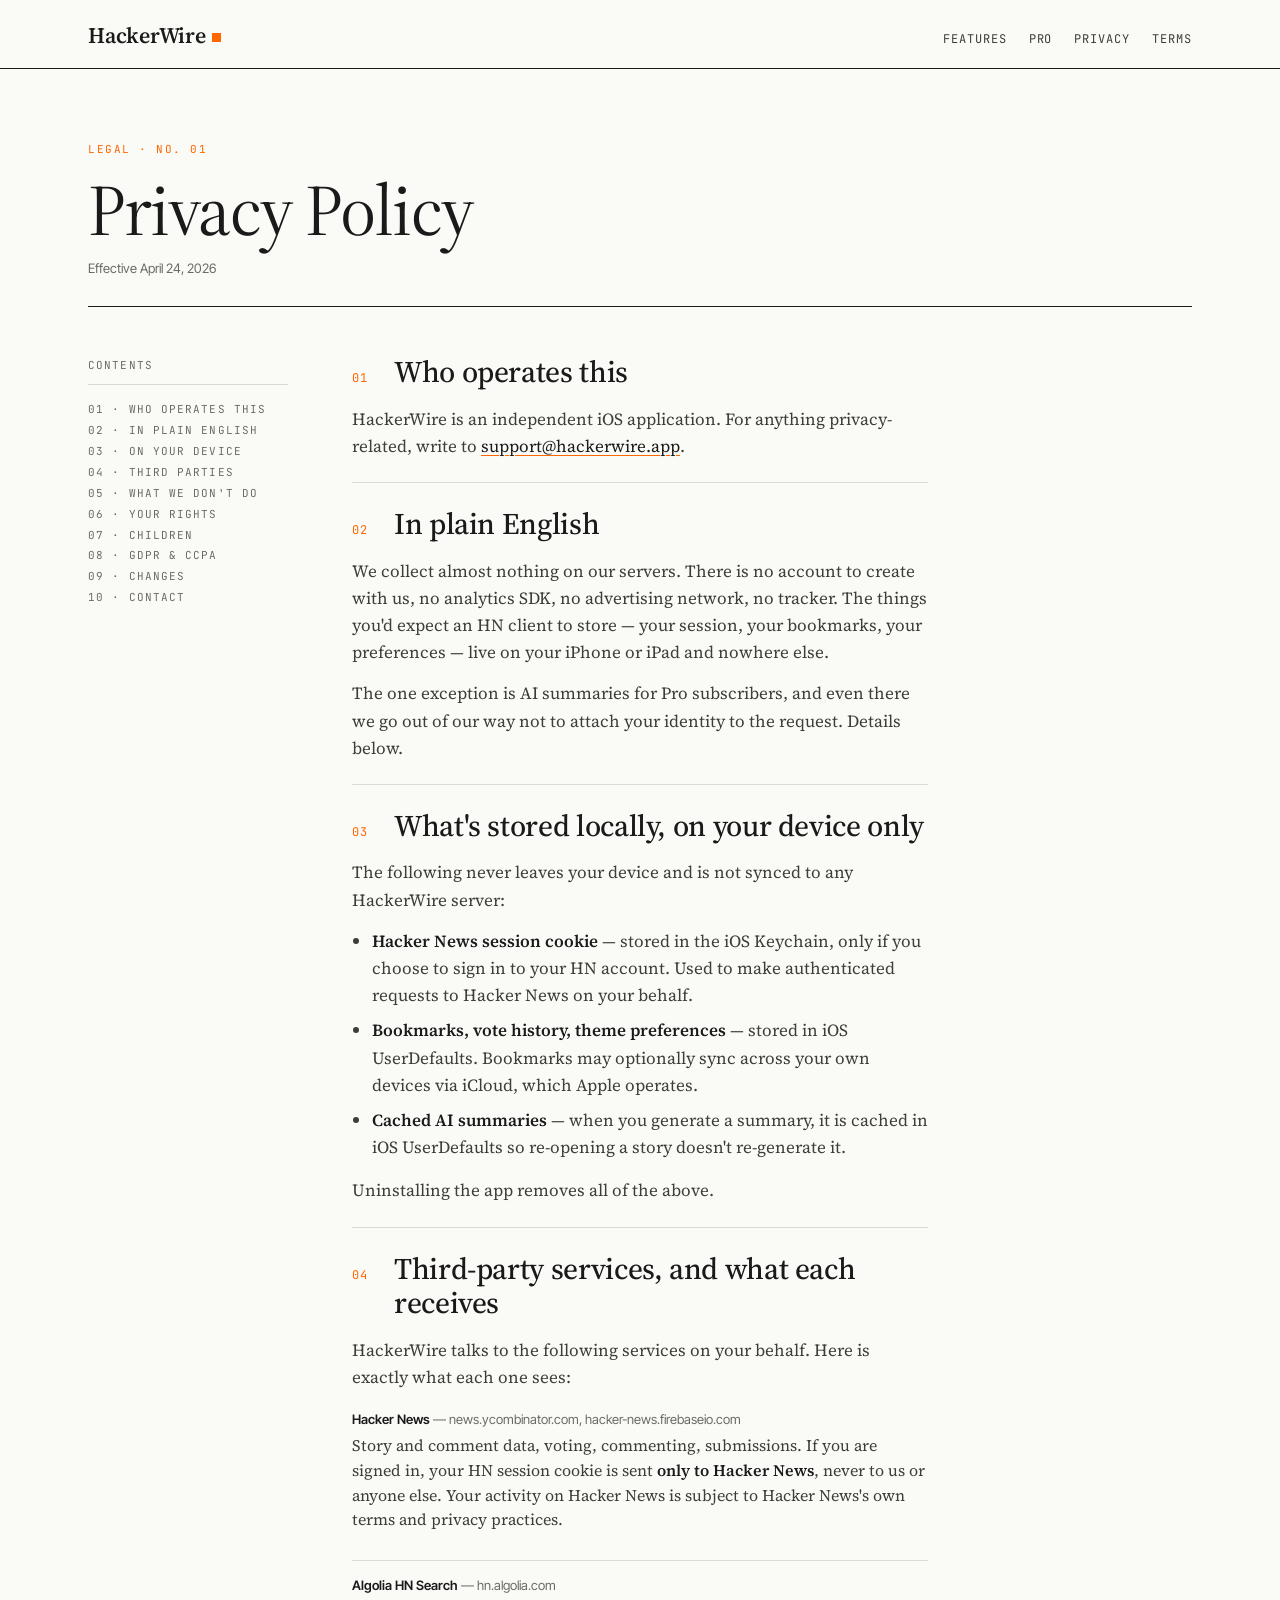
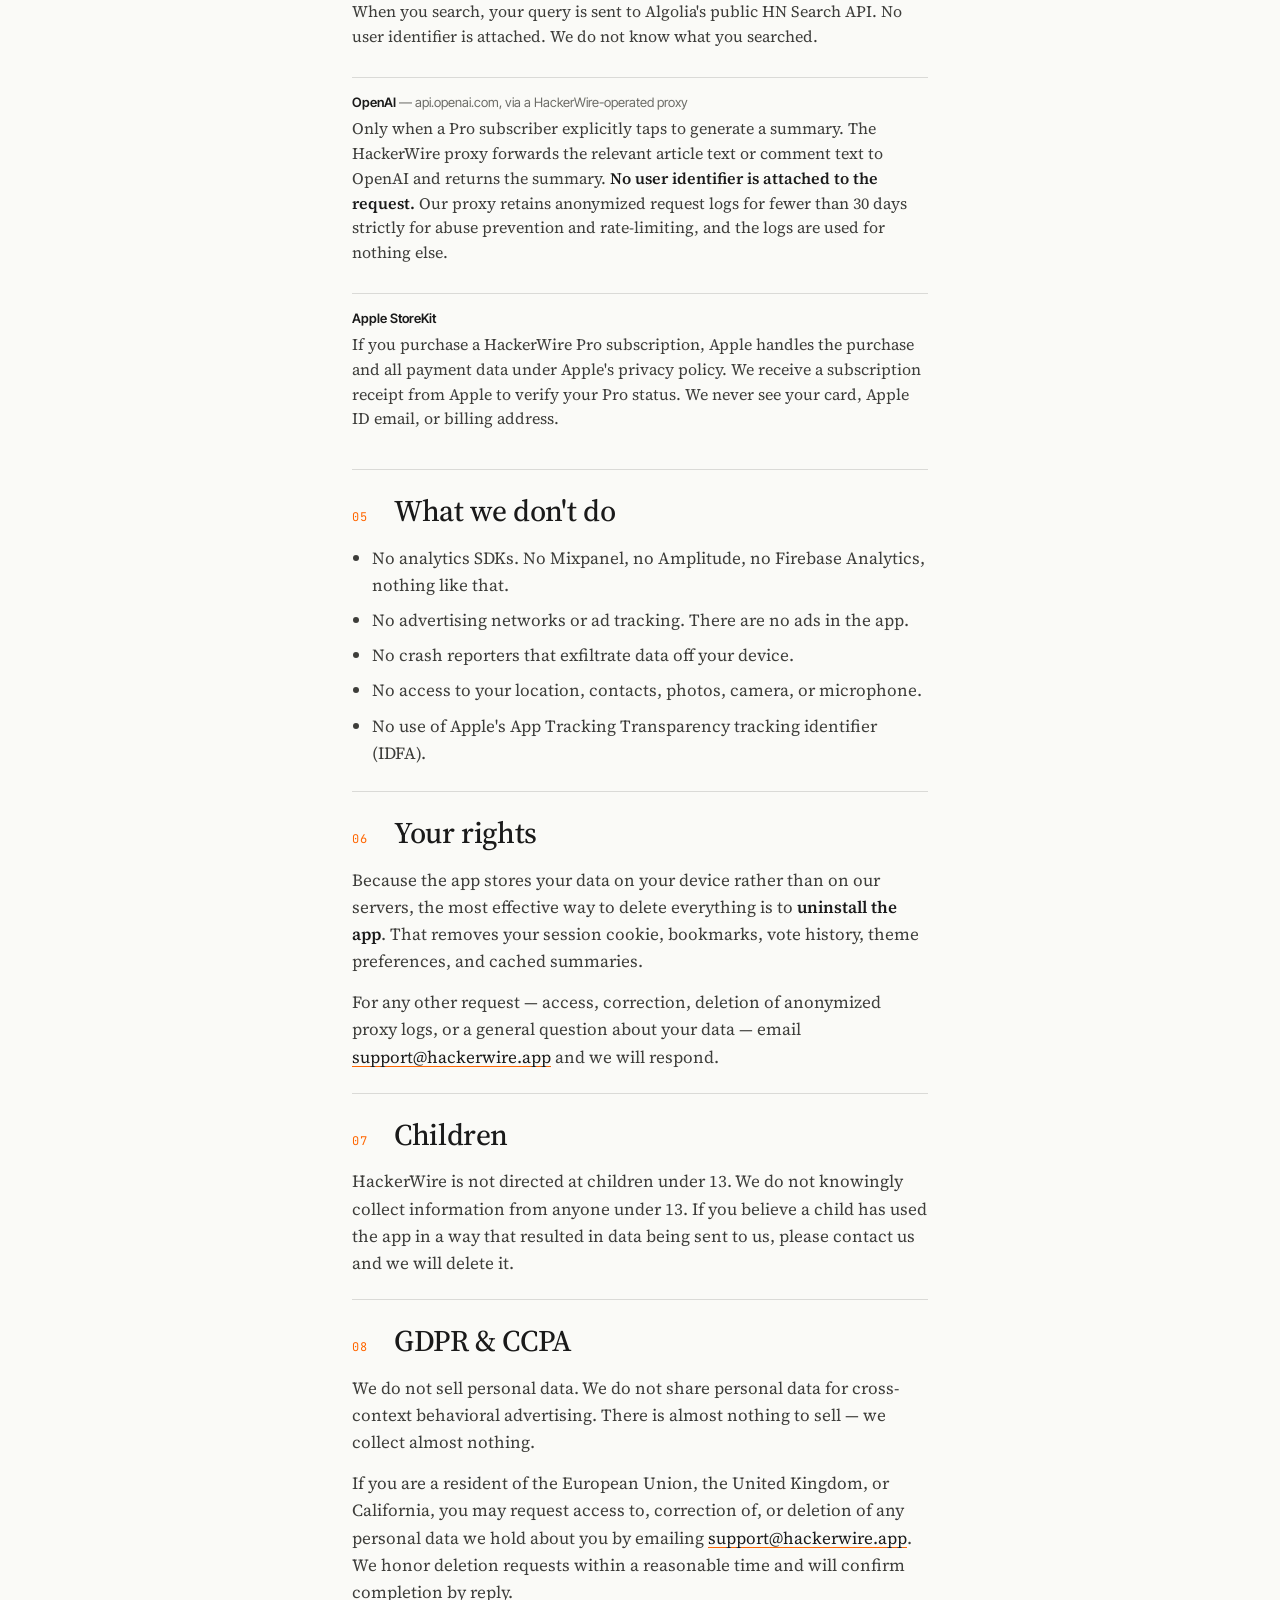
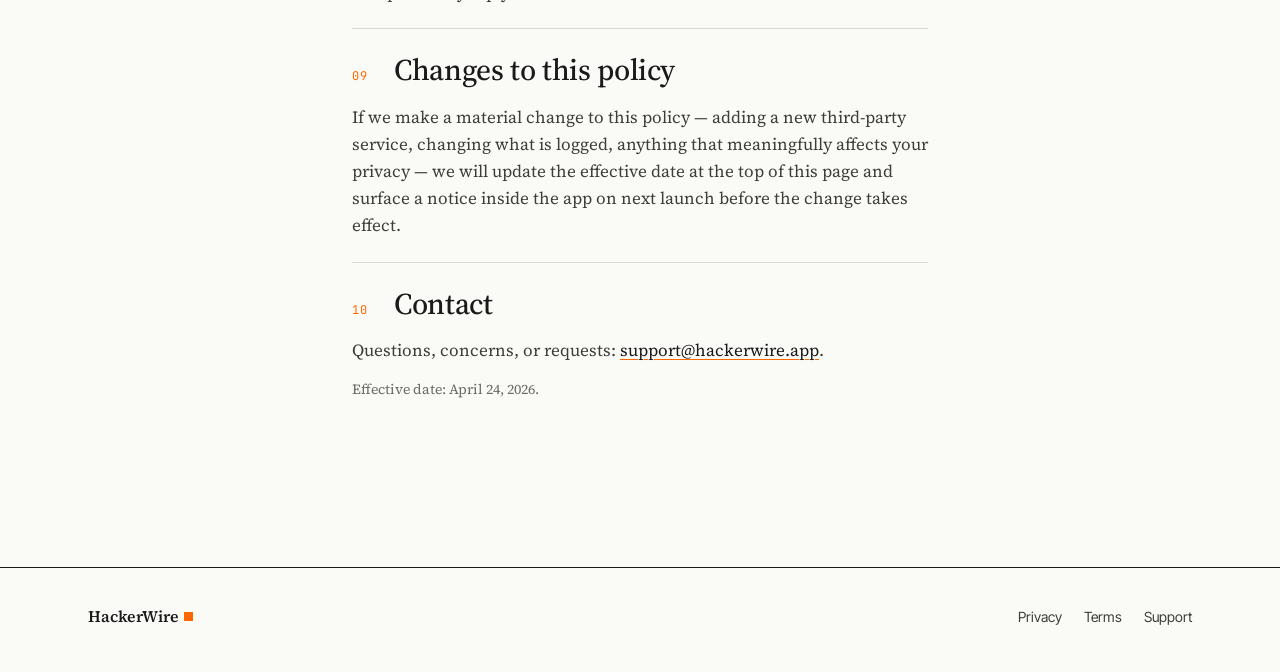
==== privacy/index.html @ 8534d475 "Initial deploy of HackerWire marketing site" ====
<!doctype html>
<html lang="en">
<head>
<meta charset="utf-8">
<meta name="viewport" content="width=device-width,initial-scale=1">
<title>Privacy Policy — HackerWire</title>
<meta name="description" content="HackerWire privacy policy. We collect almost nothing on our servers. Everything you'd expect to be local, is local.">
<meta name="theme-color" content="#fafaf7" media="(prefers-color-scheme: light)">
<meta name="theme-color" content="#0e0e0e" media="(prefers-color-scheme: dark)">
<link rel="icon" type="image/svg+xml" href="../favicon.svg">
<link rel="preconnect" href="https://fonts.googleapis.com">
<link rel="preconnect" href="https://fonts.gstatic.com" crossorigin>
<link href="https://fonts.googleapis.com/css2?family=Source+Serif+4:ital,opsz,wght@0,8..60,300..700;1,8..60,300..700&family=Inter+Tight:wght@400;500;600&family=JetBrains+Mono:wght@400;500&display=swap" rel="stylesheet">
<link rel="stylesheet" href="../styles.css">
</head>
<body>

<header class="masthead">
  <div class="container">
    <a class="wordmark" href="../">HackerWire<span class="dot" aria-hidden="true"></span></a>
    <nav class="mast-nav" aria-label="Primary">
      <a href="../#features" class="hide-sm">Features</a>
      <a href="../#pro">Pro</a>
      <a href="../privacy/" aria-current="page">Privacy</a>
      <a href="../terms/" class="hide-sm">Terms</a>
    </nav>
  </div>
</header>

<main class="legal">
  <div class="container">

    <header class="legal-header">
      <p class="kicker">Legal · No. 01</p>
      <h1>Privacy Policy</h1>
      <p class="effective">Effective April 24, 2026</p>
    </header>

    <div class="legal-body">
      <aside class="toc" aria-label="Contents">
        <span class="toc-label">Contents</span>
        <a href="#who">01 · Who operates this</a>
        <a href="#summary">02 · In plain English</a>
        <a href="#local">03 · On your device</a>
        <a href="#third">04 · Third parties</a>
        <a href="#no">05 · What we don't do</a>
        <a href="#rights">06 · Your rights</a>
        <a href="#coppa">07 · Children</a>
        <a href="#gdpr">08 · GDPR &amp; CCPA</a>
        <a href="#changes">09 · Changes</a>
        <a href="#contact">10 · Contact</a>
      </aside>

      <article>

        <section id="who">
          <h2><span class="n">01</span>Who operates this</h2>
          <p>HackerWire is an independent iOS application. For anything privacy-related, write to <a href="mailto:support@hackerwire.app">support@hackerwire.app</a>.</p>
        </section>

        <section id="summary">
          <h2><span class="n">02</span>In plain English</h2>
          <p>We collect almost nothing on our servers. There is no account to create with us, no analytics SDK, no advertising network, no tracker. The things you'd expect an HN client to store — your session, your bookmarks, your preferences — live on your iPhone or iPad and nowhere else.</p>
          <p>The one exception is AI summaries for Pro subscribers, and even there we go out of our way not to attach your identity to the request. Details below.</p>
        </section>

        <section id="local">
          <h2><span class="n">03</span>What's stored locally, on your device only</h2>
          <p>The following never leaves your device and is not synced to any HackerWire server:</p>
          <ul>
            <li><strong>Hacker News session cookie</strong> — stored in the iOS Keychain, only if you choose to sign in to your HN account. Used to make authenticated requests to Hacker News on your behalf.</li>
            <li><strong>Bookmarks, vote history, theme preferences</strong> — stored in iOS UserDefaults. Bookmarks may optionally sync across your own devices via iCloud, which Apple operates.</li>
            <li><strong>Cached AI summaries</strong> — when you generate a summary, it is cached in iOS UserDefaults so re-opening a story doesn't re-generate it.</li>
          </ul>
          <p>Uninstalling the app removes all of the above.</p>
        </section>

        <section id="third">
          <h2><span class="n">04</span>Third-party services, and what each receives</h2>
          <p>HackerWire talks to the following services on your behalf. Here is exactly what each one sees:</p>

          <dl>
            <div class="row">
              <dt>Hacker News <span style="color:var(--ink-mute);font-weight:400;">— news.ycombinator.com, hacker-news.firebaseio.com</span></dt>
              <dd>Story and comment data, voting, commenting, submissions. If you are signed in, your HN session cookie is sent <strong>only to Hacker News</strong>, never to us or anyone else. Your activity on Hacker News is subject to Hacker News's own terms and privacy practices.</dd>
            </div>
            <div class="row">
              <dt>Algolia HN Search <span style="color:var(--ink-mute);font-weight:400;">— hn.algolia.com</span></dt>
              <dd>When you search, your query is sent to Algolia's public HN Search API. No user identifier is attached. We do not know what you searched.</dd>
            </div>
            <div class="row">
              <dt>OpenAI <span style="color:var(--ink-mute);font-weight:400;">— api.openai.com, via a HackerWire-operated proxy</span></dt>
              <dd>Only when a Pro subscriber explicitly taps to generate a summary. The HackerWire proxy forwards the relevant article text or comment text to OpenAI and returns the summary. <strong>No user identifier is attached to the request.</strong> Our proxy retains anonymized request logs for fewer than 30 days strictly for abuse prevention and rate-limiting, and the logs are used for nothing else.</dd>
            </div>
            <div class="row">
              <dt>Apple StoreKit</dt>
              <dd>If you purchase a HackerWire Pro subscription, Apple handles the purchase and all payment data under Apple's privacy policy. We receive a subscription receipt from Apple to verify your Pro status. We never see your card, Apple ID email, or billing address.</dd>
            </div>
          </dl>
        </section>

        <section id="no">
          <h2><span class="n">05</span>What we don't do</h2>
          <ul>
            <li>No analytics SDKs. No Mixpanel, no Amplitude, no Firebase Analytics, nothing like that.</li>
            <li>No advertising networks or ad tracking. There are no ads in the app.</li>
            <li>No crash reporters that exfiltrate data off your device.</li>
            <li>No access to your location, contacts, photos, camera, or microphone.</li>
            <li>No use of Apple's App Tracking Transparency tracking identifier (IDFA).</li>
          </ul>
        </section>

        <section id="rights">
          <h2><span class="n">06</span>Your rights</h2>
          <p>Because the app stores your data on your device rather than on our servers, the most effective way to delete everything is to <strong>uninstall the app</strong>. That removes your session cookie, bookmarks, vote history, theme preferences, and cached summaries.</p>
          <p>For any other request — access, correction, deletion of anonymized proxy logs, or a general question about your data — email <a href="mailto:support@hackerwire.app">support@hackerwire.app</a> and we will respond.</p>
        </section>

        <section id="coppa">
          <h2><span class="n">07</span>Children</h2>
          <p>HackerWire is not directed at children under 13. We do not knowingly collect information from anyone under 13. If you believe a child has used the app in a way that resulted in data being sent to us, please contact us and we will delete it.</p>
        </section>

        <section id="gdpr">
          <h2><span class="n">08</span>GDPR &amp; CCPA</h2>
          <p>We do not sell personal data. We do not share personal data for cross-context behavioral advertising. There is almost nothing to sell — we collect almost nothing.</p>
          <p>If you are a resident of the European Union, the United Kingdom, or California, you may request access to, correction of, or deletion of any personal data we hold about you by emailing <a href="mailto:support@hackerwire.app">support@hackerwire.app</a>. We honor deletion requests within a reasonable time and will confirm completion by reply.</p>
        </section>

        <section id="changes">
          <h2><span class="n">09</span>Changes to this policy</h2>
          <p>If we make a material change to this policy — adding a new third-party service, changing what is logged, anything that meaningfully affects your privacy — we will update the effective date at the top of this page and surface a notice inside the app on next launch before the change takes effect.</p>
        </section>

        <section id="contact">
          <h2><span class="n">10</span>Contact</h2>
          <p>Questions, concerns, or requests: <a href="mailto:support@hackerwire.app">support@hackerwire.app</a>.</p>
          <p style="color:var(--ink-mute);font-size:14px;">Effective date: April 24, 2026.</p>
        </section>

      </article>
    </div>

  </div>
</main>

<footer class="colophon-foot">
  <div class="container">
    <a class="foot-mark wordmark" href="../">HackerWire<span class="dot" aria-hidden="true"></span></a>
    <nav class="foot-nav" aria-label="Footer">
      <a href="../privacy/">Privacy</a>
      <a href="../terms/">Terms</a>
      <a href="../support/">Support</a>
    </nav>
  </div>
</footer>

</body>
</html>
---- styles.css ----
/* HackerWire — editorial stylesheet */

:root {
  --paper: #fafaf7;
  --ink: #1a1a1a;
  --ink-soft: #3d3d3a;
  --ink-mute: #6b6b66;
  --rule: #1a1a1a;
  --hair: rgba(26, 26, 26, 0.14);
  --hair-strong: rgba(26, 26, 26, 0.28);
  --orange: #ff6600;
  --tint: #f2f1ec;

  --serif: "Source Serif 4", "Source Serif Pro", "Iowan Old Style", "Palatino Linotype", Palatino, Georgia, serif;
  --sans: "Inter Tight", "Helvetica Neue", Helvetica, Arial, sans-serif;
  --mono: "JetBrains Mono", ui-monospace, "SF Mono", Menlo, Consolas, monospace;

  --gutter: clamp(20px, 4vw, 48px);
  --page-max: 1200px;
}

@media (prefers-color-scheme: dark) {
  :root {
    --paper: #0e0e0e;
    --ink: #ededea;
    --ink-soft: #c4c4bf;
    --ink-mute: #8a8a84;
    --rule: #ededea;
    --hair: rgba(237, 237, 234, 0.16);
    --hair-strong: rgba(237, 237, 234, 0.32);
    --tint: #181817;
  }
}

* { box-sizing: border-box; }

html { scroll-behavior: smooth; }
@media (prefers-reduced-motion: reduce) {
  html { scroll-behavior: auto; }
}
#features, #pro { scroll-margin-top: 80px; }

html, body {
  margin: 0;
  padding: 0;
  background: var(--paper);
  color: var(--ink);
  font-family: var(--serif);
  font-size: 18px;
  line-height: 1.55;
  -webkit-font-smoothing: antialiased;
  text-rendering: optimizeLegibility;
}

img { max-width: 100%; display: block; }

a {
  color: var(--ink);
  text-decoration: underline;
  text-decoration-thickness: 1px;
  text-underline-offset: 3px;
  text-decoration-color: var(--hair-strong);
  transition: text-decoration-color 120ms ease, color 120ms ease;
}
a:hover { text-decoration-color: var(--orange); color: var(--orange); }

.container {
  max-width: var(--page-max);
  margin: 0 auto;
  padding: 0 var(--gutter);
}

/* ---------- Header ---------- */

.masthead {
  border-bottom: 1px solid var(--ink);
  padding: 18px 0 16px;
  background: var(--paper);
}
.masthead .container {
  display: flex;
  align-items: baseline;
  justify-content: space-between;
  gap: 24px;
}
.wordmark {
  font-family: var(--serif);
  font-weight: 600;
  font-size: 22px;
  letter-spacing: -0.01em;
  text-decoration: none;
  color: var(--ink);
  display: inline-flex;
  align-items: baseline;
  gap: 6px;
}
.wordmark .dot {
  display: inline-block;
  width: 9px;
  height: 9px;
  background: var(--orange);
  border-radius: 0;
  transform: translateY(-1px);
}
.wordmark:hover { color: var(--ink); text-decoration: none; }
.wordmark:hover .dot { background: var(--orange); }

.mast-nav {
  font-family: var(--mono);
  font-size: 12px;
  letter-spacing: 0.08em;
  text-transform: uppercase;
  color: var(--ink-mute);
  display: flex;
  gap: 22px;
}
.mast-nav a {
  color: var(--ink-soft);
  text-decoration: none;
}
.mast-nav a:hover { color: var(--orange); }

/* ---------- Footer ---------- */

.colophon-foot {
  border-top: 1px solid var(--ink);
  margin-top: 96px;
  padding: 36px 0 44px;
  font-family: var(--sans);
  font-size: 14px;
  color: var(--ink-mute);
}
.colophon-foot .container {
  display: flex;
  flex-wrap: wrap;
  justify-content: space-between;
  align-items: baseline;
  gap: 18px 32px;
}
.colophon-foot .foot-nav {
  display: flex;
  gap: 22px;
  flex-wrap: wrap;
}
.colophon-foot a { color: var(--ink-soft); text-decoration: none; }
.colophon-foot a:hover { color: var(--orange); }
.colophon-foot .foot-mark {
  font-family: var(--serif);
  font-size: 16px;
  color: var(--ink);
  font-weight: 600;
}

/* ---------- Hero ---------- */

.hero {
  padding: 72px 0 48px;
  border-bottom: 1px solid var(--hair);
}
.hero-grid {
  display: grid;
  grid-template-columns: 1.35fr 1fr;
  gap: clamp(32px, 6vw, 80px);
  align-items: center;
}
.issue-line {
  font-family: var(--mono);
  font-size: 11px;
  letter-spacing: 0.14em;
  text-transform: uppercase;
  color: var(--ink-mute);
  margin-bottom: 28px;
  display: flex;
  gap: 16px;
  align-items: center;
}
.issue-line .num {
  color: var(--orange);
  font-weight: 600;
}
.issue-line .sep {
  width: 24px;
  height: 1px;
  background: var(--hair-strong);
  display: inline-block;
}

h1.headline {
  font-family: var(--serif);
  font-weight: 400;
  font-size: clamp(48px, 7.5vw, 96px);
  line-height: 0.98;
  letter-spacing: -0.025em;
  margin: 0 0 28px;
  text-wrap: balance;
}
h1.headline em {
  font-style: italic;
  color: var(--ink-soft);
}

.standfirst {
  font-family: var(--serif);
  font-size: clamp(18px, 1.6vw, 22px);
  line-height: 1.45;
  color: var(--ink-soft);
  max-width: 38ch;
  margin: 0 0 36px;
  text-wrap: pretty;
}

.cta-row {
  display: flex;
  gap: 16px;
  align-items: center;
  flex-wrap: wrap;
}

.btn-app {
  display: inline-flex;
  align-items: center;
  gap: 10px;
  background: var(--ink);
  color: var(--paper);
  text-decoration: none;
  padding: 14px 24px 14px 22px;
  font-family: var(--sans);
  font-size: 15px;
  font-weight: 500;
  letter-spacing: -0.005em;
  border-radius: 999px;
  transition: background 120ms ease;
}
.btn-app:hover {
  background: var(--orange);
  color: #fff;
  text-decoration: none;
}
.btn-app .glyph {
  font-size: 18px;
  line-height: 1;
}
.btn-app small {
  display: block;
  font-size: 10px;
  letter-spacing: 0.1em;
  text-transform: uppercase;
  opacity: 0.7;
  line-height: 1;
  margin-bottom: 3px;
  font-weight: 400;
}

.cta-note {
  font-family: var(--mono);
  font-size: 11px;
  letter-spacing: 0.08em;
  text-transform: uppercase;
  color: var(--ink-mute);
}

/* iPhone 17 Pro Max shell */

.device {
  max-width: 320px;
  margin: 0 auto;
  aspect-ratio: 1206 / 2622;
  filter: drop-shadow(0 30px 60px rgba(0, 0, 0, 0.35))
          drop-shadow(0 10px 20px rgba(0, 0, 0, 0.2));
}
.device-bezel {
  width: 100%;
  height: 100%;
  background: linear-gradient(145deg, #4a4a4a 0%, #2a2a2a 50%, #1a1a1a 100%);
  border-radius: 13.5%/6.2%;
  padding: 2.6%;
  position: relative;
  box-shadow:
    inset 0 0 0 1px rgba(255, 255, 255, 0.08),
    inset 0 0 0 3px #0a0a0a;
}
.device-screen {
  width: 100%;
  height: 100%;
  position: relative;
  overflow: hidden;
  border-radius: 11%/5.1%;
  background: #000;
}
.device-screen img {
  width: 100%;
  height: 100%;
  object-fit: cover;
  display: block;
}
.device-island {
  position: absolute;
  top: 1.8%;
  left: 50%;
  transform: translateX(-50%);
  width: 31%;
  height: 3.8%;
  background: #000;
  border-radius: 999px;
  z-index: 2;
  box-shadow: inset 0 0 0 1px rgba(255, 255, 255, 0.04);
}

/* ---------- Intro ---------- */

.intro {
  padding: 72px 0 32px;
}
.intro-grid {
  display: grid;
  grid-template-columns: 1fr 2fr;
  gap: clamp(24px, 5vw, 72px);
  align-items: start;
}
.section-label {
  font-family: var(--mono);
  font-size: 11px;
  letter-spacing: 0.14em;
  text-transform: uppercase;
  color: var(--ink-mute);
  margin: 0;
  padding-top: 12px;
  border-top: 2px solid var(--ink);
  display: inline-block;
}
.intro p {
  font-family: var(--serif);
  font-size: clamp(22px, 2.2vw, 30px);
  line-height: 1.35;
  margin: 0;
  letter-spacing: -0.012em;
  text-wrap: pretty;
  color: var(--ink);
}
.intro p::first-letter {
  font-size: 1.5em;
  font-weight: 500;
  line-height: 1;
}

/* ---------- Features (editorial blocks) ---------- */

.features {
  padding: 72px 0 32px;
  border-top: 1px solid var(--ink);
}
.features-head {
  display: flex;
  align-items: baseline;
  justify-content: space-between;
  margin-bottom: 40px;
  gap: 20px;
  flex-wrap: wrap;
}
.features-head h2 {
  font-family: var(--serif);
  font-size: clamp(28px, 3.4vw, 40px);
  line-height: 1.05;
  letter-spacing: -0.018em;
  font-weight: 400;
  margin: 0;
  max-width: 18ch;
}
.features-head .count {
  font-family: var(--mono);
  font-size: 11px;
  letter-spacing: 0.14em;
  text-transform: uppercase;
  color: var(--ink-mute);
}

.feature {
  display: grid;
  grid-template-columns: 80px 1fr 1.1fr;
  gap: clamp(20px, 4vw, 56px);
  padding: 36px 0;
  border-top: 1px solid var(--hair);
  align-items: center;
}
.feature:first-of-type { border-top: 1px solid var(--hair-strong); }

.feature .num {
  font-family: var(--serif);
  font-size: clamp(40px, 4vw, 56px);
  font-weight: 400;
  line-height: 1;
  color: var(--orange);
  letter-spacing: -0.02em;
  font-feature-settings: "lnum";
}
.feature h3 {
  font-family: var(--serif);
  font-size: clamp(26px, 2.6vw, 34px);
  line-height: 1.1;
  letter-spacing: -0.015em;
  font-weight: 500;
  margin: 0;
  text-wrap: balance;
}
.feature h3 em {
  font-style: italic;
  color: var(--ink-soft);
  font-weight: 400;
}
.feature .copy {
  font-family: var(--serif);
  font-size: 17px;
  line-height: 1.55;
  color: var(--ink-soft);
  margin: 0;
  max-width: 42ch;
  text-wrap: pretty;
}
.feature .copy .kicker {
  font-family: var(--mono);
  font-size: 10px;
  letter-spacing: 0.14em;
  text-transform: uppercase;
  color: var(--ink-mute);
  display: block;
  margin-bottom: 8px;
}

/* ---------- Pro section ---------- */

.pro {
  padding: 96px 0 72px;
  margin-top: 40px;
  border-top: 2px solid var(--ink);
  border-bottom: 1px solid var(--ink);
}
.pro-grid {
  display: grid;
  grid-template-columns: 1fr 1fr;
  gap: clamp(32px, 5vw, 72px);
  align-items: start;
}
.pro-lede .eyebrow {
  font-family: var(--mono);
  font-size: 11px;
  letter-spacing: 0.14em;
  text-transform: uppercase;
  color: var(--orange);
  margin: 0 0 20px;
}
.pro-lede h2 {
  font-family: var(--serif);
  font-size: clamp(40px, 5.5vw, 64px);
  line-height: 1;
  letter-spacing: -0.02em;
  font-weight: 400;
  margin: 0 0 24px;
}
.pro-lede h2 em { font-style: italic; color: var(--ink-soft); }
.pro-lede p {
  font-family: var(--serif);
  font-size: 19px;
  line-height: 1.5;
  color: var(--ink-soft);
  max-width: 40ch;
  margin: 0 0 28px;
}
.pro-lede .btn-app {
  padding: 16px 40px 16px 38px;
  min-width: 280px;
  justify-content: center;
}

.price-card {
  border: 1px solid var(--ink);
  padding: 28px 28px 24px;
  background: var(--paper);
  position: relative;
}
.price-card + .price-card { margin-top: 16px; }
.price-card.featured {
  background: var(--ink);
  color: var(--paper);
  border-color: var(--ink);
}
.price-card.featured .plan-sub,
.price-card.featured .plan-label { color: rgba(250, 250, 247, 0.65); }

@media (prefers-color-scheme: dark) {
  .price-card.featured { background: var(--orange); color: #fff; border-color: var(--orange); }
  .price-card.featured .plan-sub,
  .price-card.featured .plan-label { color: rgba(255, 255, 255, 0.78); }
}

.plan-row {
  display: flex;
  align-items: baseline;
  justify-content: space-between;
  gap: 16px;
}
.plan-label {
  font-family: var(--mono);
  font-size: 11px;
  letter-spacing: 0.14em;
  text-transform: uppercase;
  color: var(--ink-mute);
}
.plan-save {
  font-family: var(--mono);
  font-size: 10px;
  letter-spacing: 0.12em;
  text-transform: uppercase;
  color: var(--orange);
  border: 1px solid var(--orange);
  padding: 3px 8px;
}
.price-card.featured .plan-save { color: #fff; border-color: rgba(255,255,255,0.5); }
.plan-price {
  font-family: var(--serif);
  font-size: 44px;
  line-height: 1;
  letter-spacing: -0.02em;
  font-weight: 400;
  margin: 10px 0 4px;
}
.plan-price .per {
  font-size: 16px;
  font-family: var(--serif);
  color: var(--ink-mute);
  font-style: italic;
}
.price-card.featured .plan-price .per { color: rgba(250,250,247,0.7); }
.plan-sub {
  font-family: var(--sans);
  font-size: 13px;
  color: var(--ink-mute);
  margin: 0;
}

.benefits {
  list-style: none;
  padding: 0;
  margin: 28px 0 24px;
}
.benefits li {
  font-family: var(--serif);
  font-size: 17px;
  line-height: 1.45;
  padding: 10px 0 10px 26px;
  border-bottom: 1px solid var(--hair);
  position: relative;
  color: var(--ink);
}
.benefits li::before {
  content: "—";
  position: absolute;
  left: 0;
  color: var(--orange);
  font-family: var(--mono);
}
.benefits li:last-child { border-bottom: 0; }

.renewal-note {
  font-family: var(--sans);
  font-size: 12px;
  line-height: 1.55;
  color: var(--ink-mute);
  margin: 20px 0 0;
  max-width: 48ch;
}

/* ---------- Colophon ---------- */

.colophon {
  padding: 80px 0 48px;
  text-align: left;
}
.colophon-inner {
  display: grid;
  grid-template-columns: 1fr 2fr;
  gap: clamp(24px, 5vw, 72px);
  align-items: start;
}
.colophon h2 {
  font-family: var(--serif);
  font-size: clamp(28px, 3vw, 36px);
  line-height: 1.1;
  letter-spacing: -0.015em;
  font-weight: 400;
  margin: 0;
  color: var(--ink);
  max-width: 22ch;
  text-wrap: balance;
}
.colophon h2 em { font-style: italic; color: var(--ink-soft); }
.colophon .disclaim {
  font-family: var(--sans);
  font-size: 13px;
  color: var(--ink-mute);
  margin: 24px 0 0;
  max-width: 44ch;
  line-height: 1.5;
}

/* ---------- Legal pages ---------- */

.legal {
  padding: 72px 0 48px;
}
.legal-header {
  border-bottom: 1px solid var(--ink);
  padding-bottom: 28px;
  margin-bottom: 48px;
}
.legal-header .kicker {
  font-family: var(--mono);
  font-size: 11px;
  letter-spacing: 0.14em;
  text-transform: uppercase;
  color: var(--orange);
  margin: 0 0 16px;
}
.legal-header h1 {
  font-family: var(--serif);
  font-size: clamp(44px, 6vw, 72px);
  line-height: 1;
  letter-spacing: -0.02em;
  font-weight: 400;
  margin: 0 0 12px;
}
.legal-header .effective {
  font-family: var(--sans);
  font-size: 13px;
  color: var(--ink-mute);
  margin: 0;
}

.legal-body {
  display: grid;
  grid-template-columns: 200px 1fr;
  gap: clamp(24px, 5vw, 64px);
  align-items: start;
}
.legal-body .toc {
  position: sticky;
  top: 24px;
  font-family: var(--mono);
  font-size: 11px;
  letter-spacing: 0.1em;
  text-transform: uppercase;
  line-height: 1.9;
}
.legal-body .toc a {
  display: block;
  color: var(--ink-mute);
  text-decoration: none;
}
.legal-body .toc a:hover { color: var(--orange); }
.legal-body .toc .toc-label {
  color: var(--ink-mute);
  margin-bottom: 14px;
  display: block;
  padding-bottom: 8px;
  border-bottom: 1px solid var(--hair);
}

.legal-body article {
  max-width: 64ch;
}
.legal-body article section {
  padding: 24px 0 8px;
  border-top: 1px solid var(--hair);
}
.legal-body article section:first-child { border-top: 0; padding-top: 0; }
.legal-body article h2 {
  font-family: var(--serif);
  font-size: clamp(24px, 2.4vw, 30px);
  line-height: 1.15;
  letter-spacing: -0.012em;
  font-weight: 500;
  margin: 0 0 16px;
  display: flex;
  align-items: baseline;
  gap: 14px;
}
.legal-body article h2 .n {
  font-family: var(--mono);
  font-size: 12px;
  color: var(--orange);
  letter-spacing: 0.1em;
  font-weight: 400;
  width: 28px;
  flex: none;
}
.legal-body article h3 {
  font-family: var(--sans);
  font-size: 14px;
  letter-spacing: 0.02em;
  font-weight: 600;
  margin: 20px 0 8px;
  color: var(--ink);
}
.legal-body article p,
.legal-body article li {
  font-family: var(--serif);
  font-size: 17px;
  line-height: 1.6;
  color: var(--ink-soft);
  margin: 0 0 14px;
}
.legal-body article strong { color: var(--ink); font-weight: 600; }
.legal-body article ul {
  padding-left: 20px;
  margin: 8px 0 16px;
}
.legal-body article ul li { margin-bottom: 8px; }
.legal-body article a { color: var(--ink); text-decoration-color: var(--orange); }

.legal-body article dl {
  margin: 4px 0 16px;
  display: grid;
  grid-template-columns: 1fr;
  gap: 14px;
}
.legal-body article dl .row {
  padding: 14px 0;
  border-top: 1px solid var(--hair);
}
.legal-body article dl .row:first-child { border-top: 0; padding-top: 4px; }
.legal-body article dl dt {
  font-family: var(--sans);
  font-size: 13px;
  font-weight: 600;
  color: var(--ink);
  margin-bottom: 4px;
}
.legal-body article dl dd {
  margin: 0;
  font-family: var(--serif);
  font-size: 16px;
  line-height: 1.55;
  color: var(--ink-soft);
}

/* ---------- Responsive ---------- */

@media (max-width: 820px) {
  body { font-size: 17px; }
  .hero { padding: 48px 0 36px; }
  .hero-grid { grid-template-columns: 1fr; gap: 48px; }
  .device { max-width: 260px; }
  .intro { padding: 56px 0 24px; }
  .intro-grid { grid-template-columns: 1fr; gap: 20px; }
  .features { padding: 56px 0 24px; }
  .feature {
    grid-template-columns: 48px 1fr;
    gap: 20px;
    padding: 28px 0;
  }
  .feature .copy { grid-column: 2; max-width: none; }
  .feature .num { font-size: 36px; }
  .pro { padding: 64px 0 56px; }
  .pro-grid { grid-template-columns: 1fr; gap: 32px; }
  .colophon { padding: 56px 0 32px; }
  .colophon-inner { grid-template-columns: 1fr; gap: 20px; }
  .legal { padding: 48px 0 32px; }
  .legal-body { grid-template-columns: 1fr; gap: 32px; }
  .legal-body .toc { position: static; }
  .masthead .container { flex-direction: row; align-items: center; }
  .mast-nav { gap: 14px; font-size: 11px; }
  .colophon-foot { margin-top: 64px; }
  .colophon-foot .container { flex-direction: column; align-items: flex-start; gap: 14px; }
}

@media (max-width: 480px) {
  .mast-nav .hide-sm { display: none; }
  h1.headline { font-size: 44px; }
  .plan-price { font-size: 36px; }
}
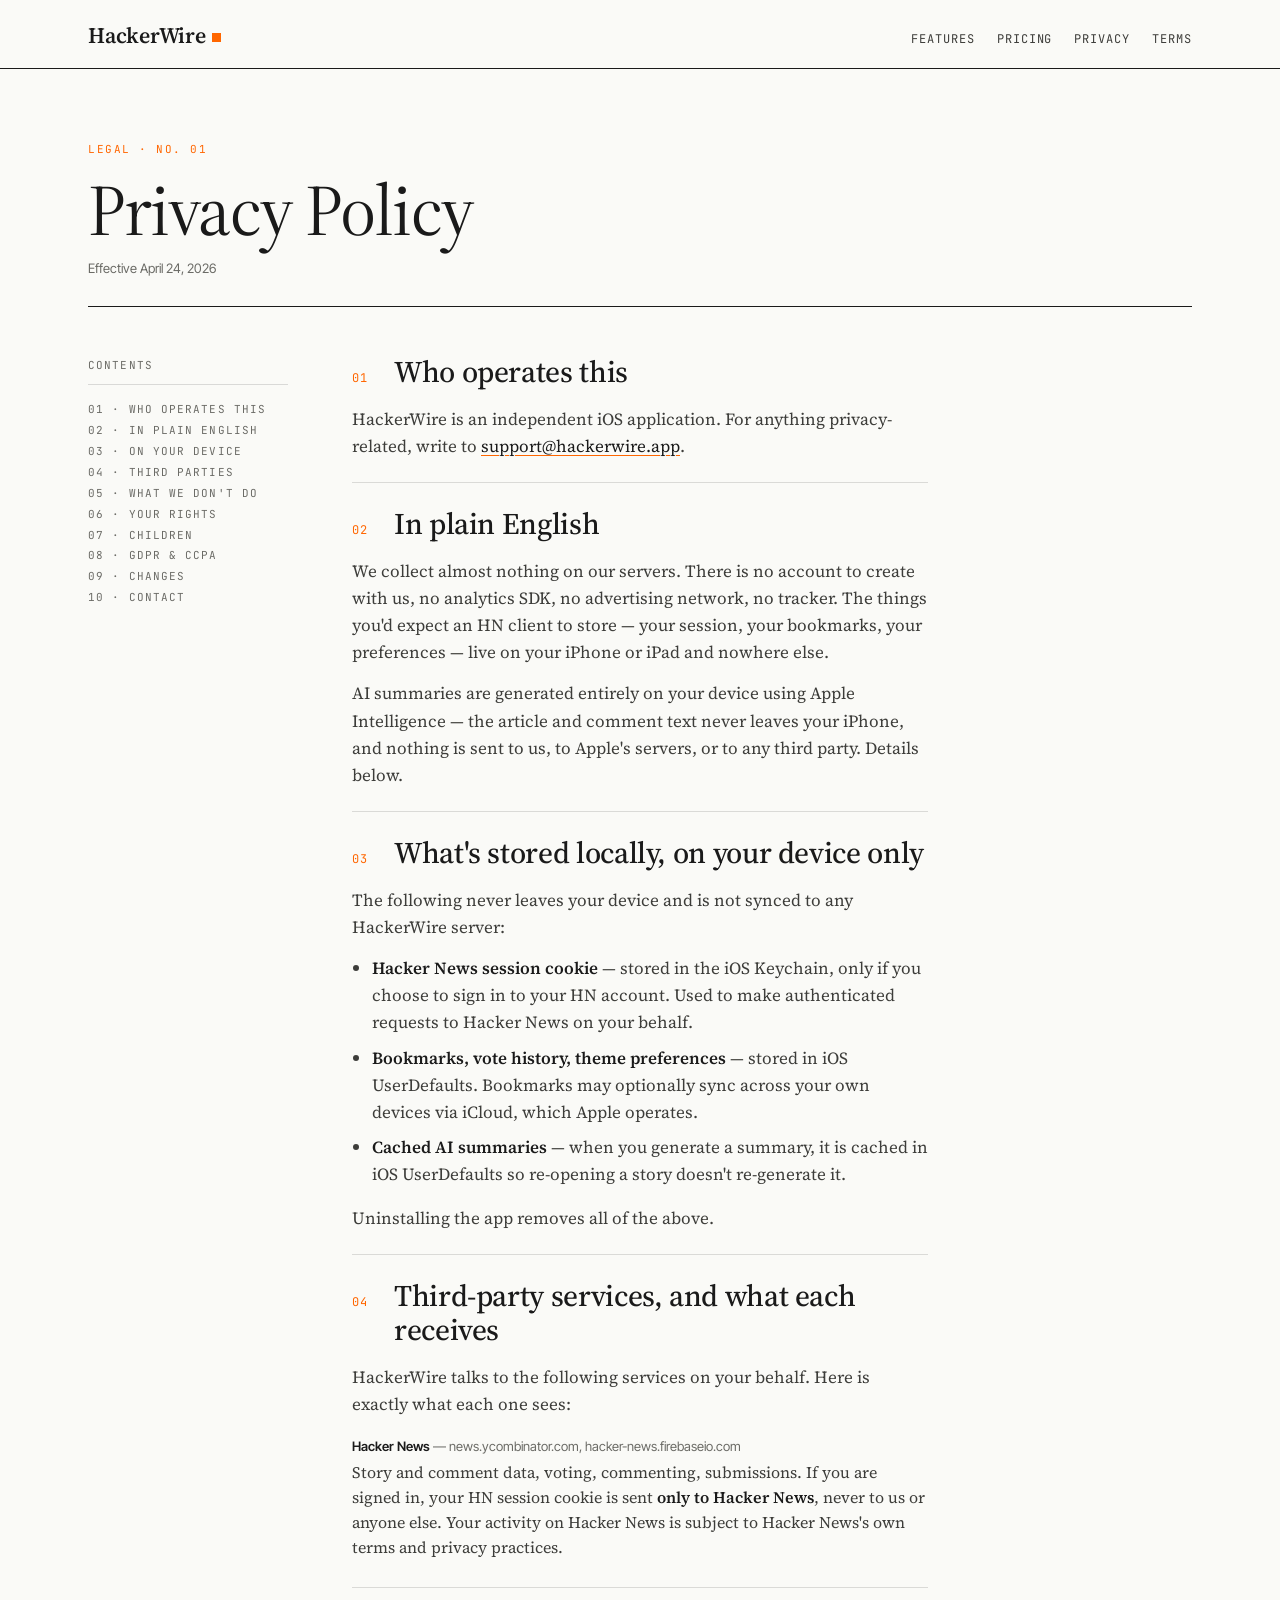
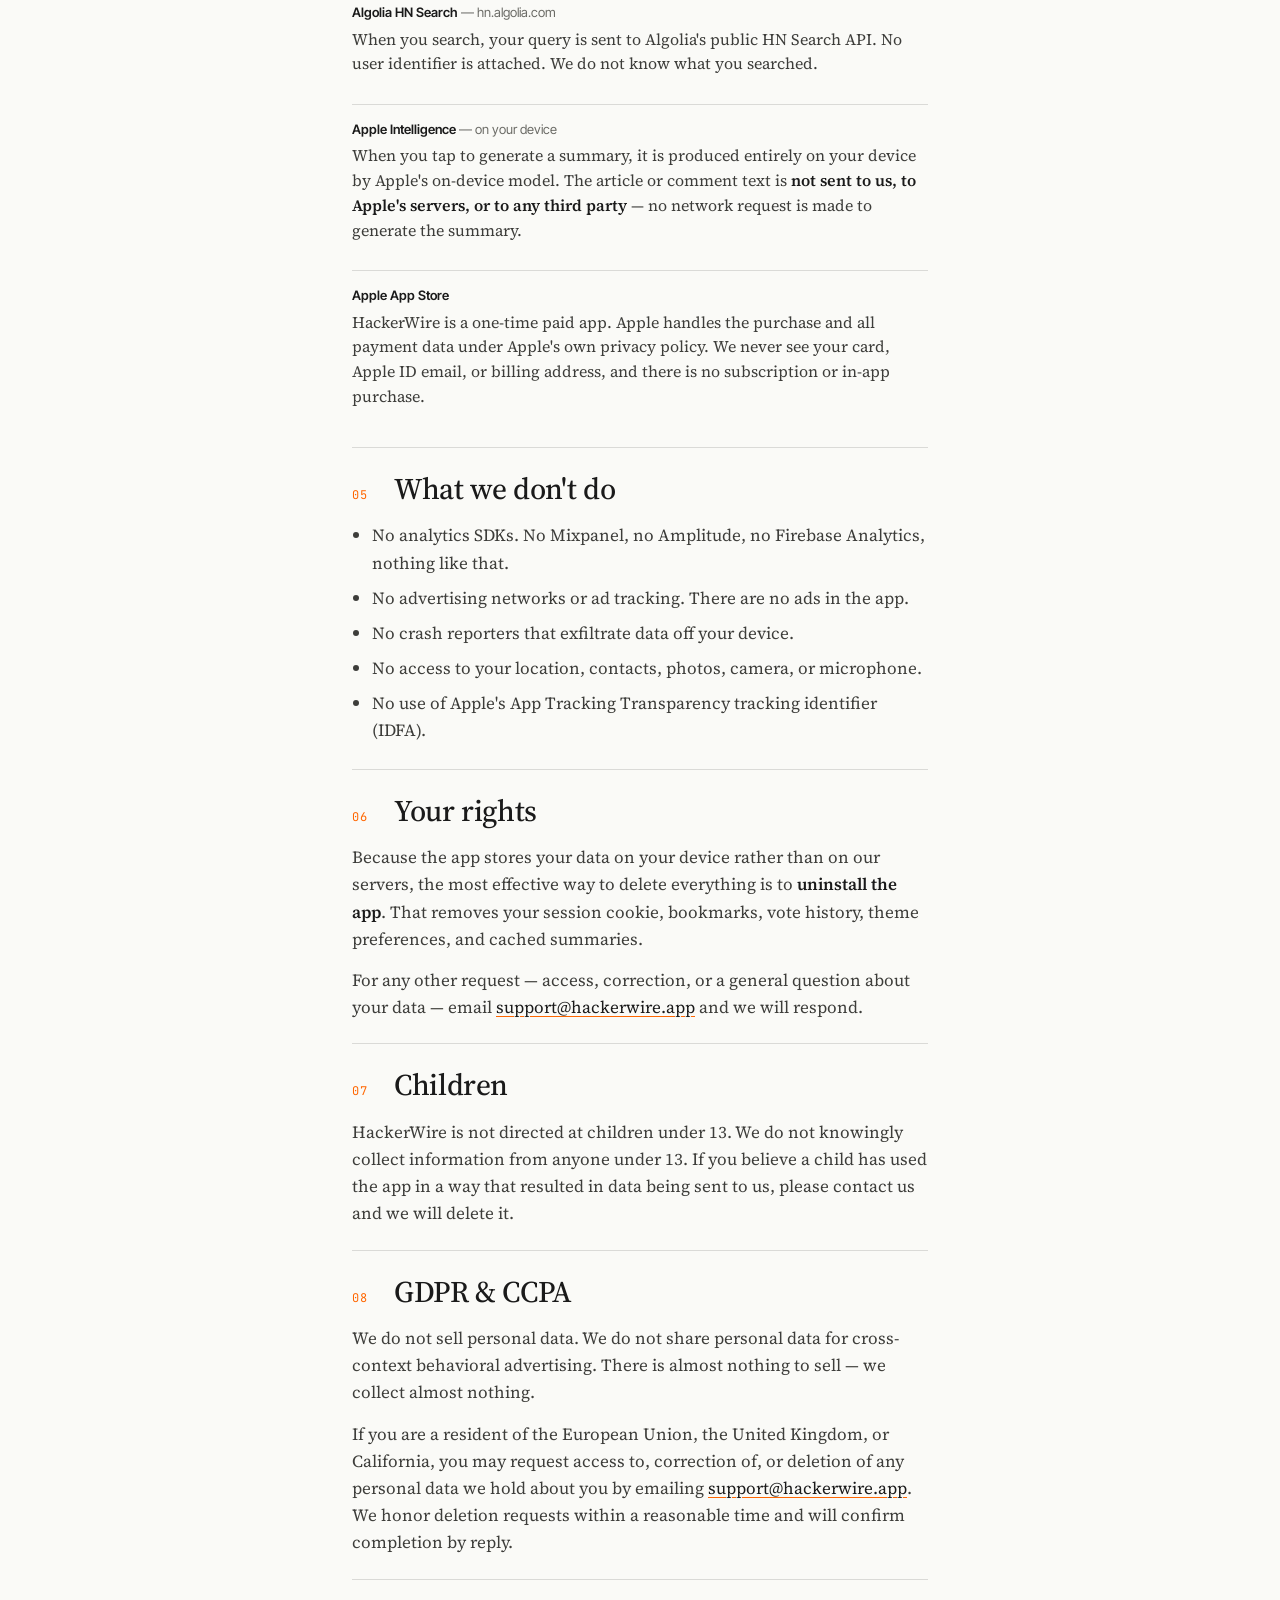
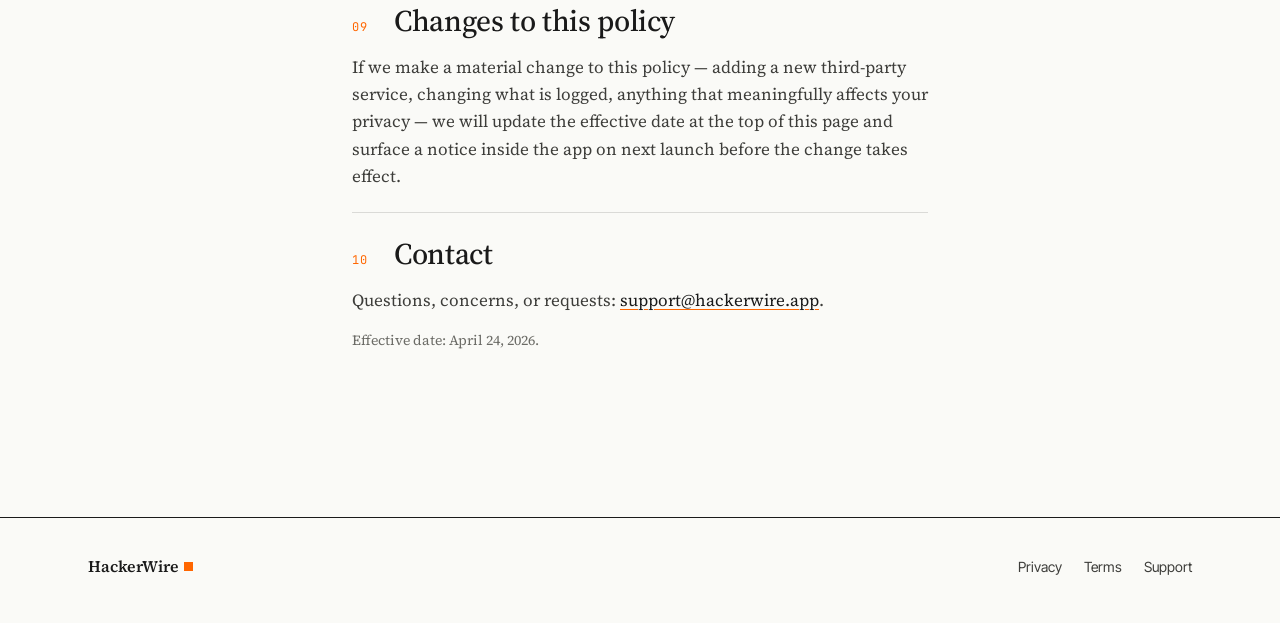
==== commit 5c1c4b1e: "Drop subscription/Pro; AI summaries now on-device via Apple Intelligence - Replace Pro pricing secti" ====
--- a/privacy/index.html
+++ b/privacy/index.html
@@ -20,7 +20,7 @@
     <a class="wordmark" href="../">HackerWire<span class="dot" aria-hidden="true"></span></a>
     <nav class="mast-nav" aria-label="Primary">
       <a href="../#features" class="hide-sm">Features</a>
-      <a href="../#pro">Pro</a>
+      <a href="../#pro">Pricing</a>
       <a href="../privacy/" aria-current="page">Privacy</a>
       <a href="../terms/" class="hide-sm">Terms</a>
     </nav>
@@ -61,7 +61,7 @@
         <section id="summary">
           <h2><span class="n">02</span>In plain English</h2>
           <p>We collect almost nothing on our servers. There is no account to create with us, no analytics SDK, no advertising network, no tracker. The things you'd expect an HN client to store — your session, your bookmarks, your preferences — live on your iPhone or iPad and nowhere else.</p>
-          <p>The one exception is AI summaries for Pro subscribers, and even there we go out of our way not to attach your identity to the request. Details below.</p>
+          <p>AI summaries are generated entirely on your device using Apple Intelligence — the article and comment text never leaves your iPhone, and nothing is sent to us, to Apple's servers, or to any third party. Details below.</p>
         </section>
 
         <section id="local">
@@ -89,12 +89,12 @@
               <dd>When you search, your query is sent to Algolia's public HN Search API. No user identifier is attached. We do not know what you searched.</dd>
             </div>
             <div class="row">
-              <dt>OpenAI <span style="color:var(--ink-mute);font-weight:400;">— api.openai.com, via a HackerWire-operated proxy</span></dt>
-              <dd>Only when a Pro subscriber explicitly taps to generate a summary. The HackerWire proxy forwards the relevant article text or comment text to OpenAI and returns the summary. <strong>No user identifier is attached to the request.</strong> Our proxy retains anonymized request logs for fewer than 30 days strictly for abuse prevention and rate-limiting, and the logs are used for nothing else.</dd>
+              <dt>Apple Intelligence <span style="color:var(--ink-mute);font-weight:400;">— on your device</span></dt>
+              <dd>When you tap to generate a summary, it is produced entirely on your device by Apple's on-device model. The article or comment text is <strong>not sent to us, to Apple's servers, or to any third party</strong> — no network request is made to generate the summary.</dd>
             </div>
             <div class="row">
-              <dt>Apple StoreKit</dt>
-              <dd>If you purchase a HackerWire Pro subscription, Apple handles the purchase and all payment data under Apple's privacy policy. We receive a subscription receipt from Apple to verify your Pro status. We never see your card, Apple ID email, or billing address.</dd>
+              <dt>Apple App Store</dt>
+              <dd>HackerWire is a one-time paid app. Apple handles the purchase and all payment data under Apple's own privacy policy. We never see your card, Apple ID email, or billing address, and there is no subscription or in-app purchase.</dd>
             </div>
           </dl>
         </section>
@@ -113,7 +113,7 @@
         <section id="rights">
           <h2><span class="n">06</span>Your rights</h2>
           <p>Because the app stores your data on your device rather than on our servers, the most effective way to delete everything is to <strong>uninstall the app</strong>. That removes your session cookie, bookmarks, vote history, theme preferences, and cached summaries.</p>
-          <p>For any other request — access, correction, deletion of anonymized proxy logs, or a general question about your data — email <a href="mailto:support@hackerwire.app">support@hackerwire.app</a> and we will respond.</p>
+          <p>For any other request — access, correction, or a general question about your data — email <a href="mailto:support@hackerwire.app">support@hackerwire.app</a> and we will respond.</p>
         </section>
 
         <section id="coppa">
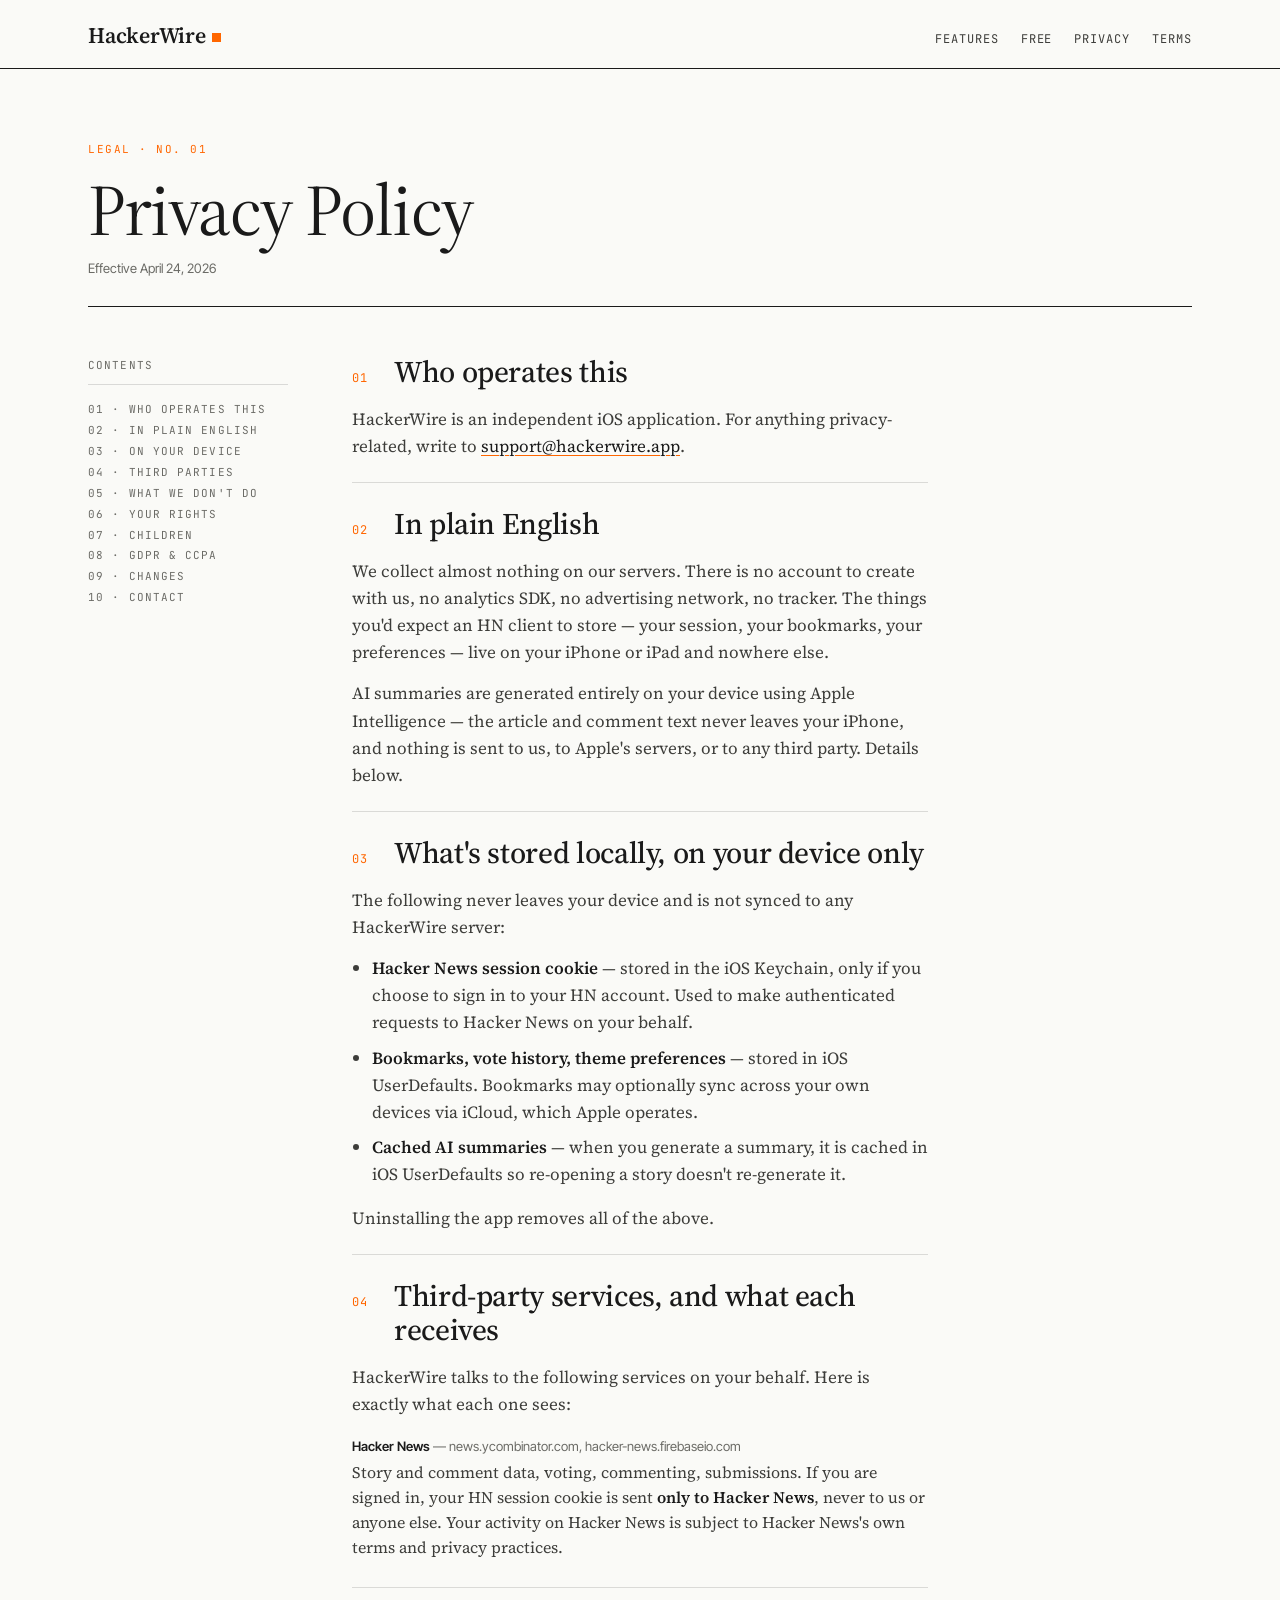
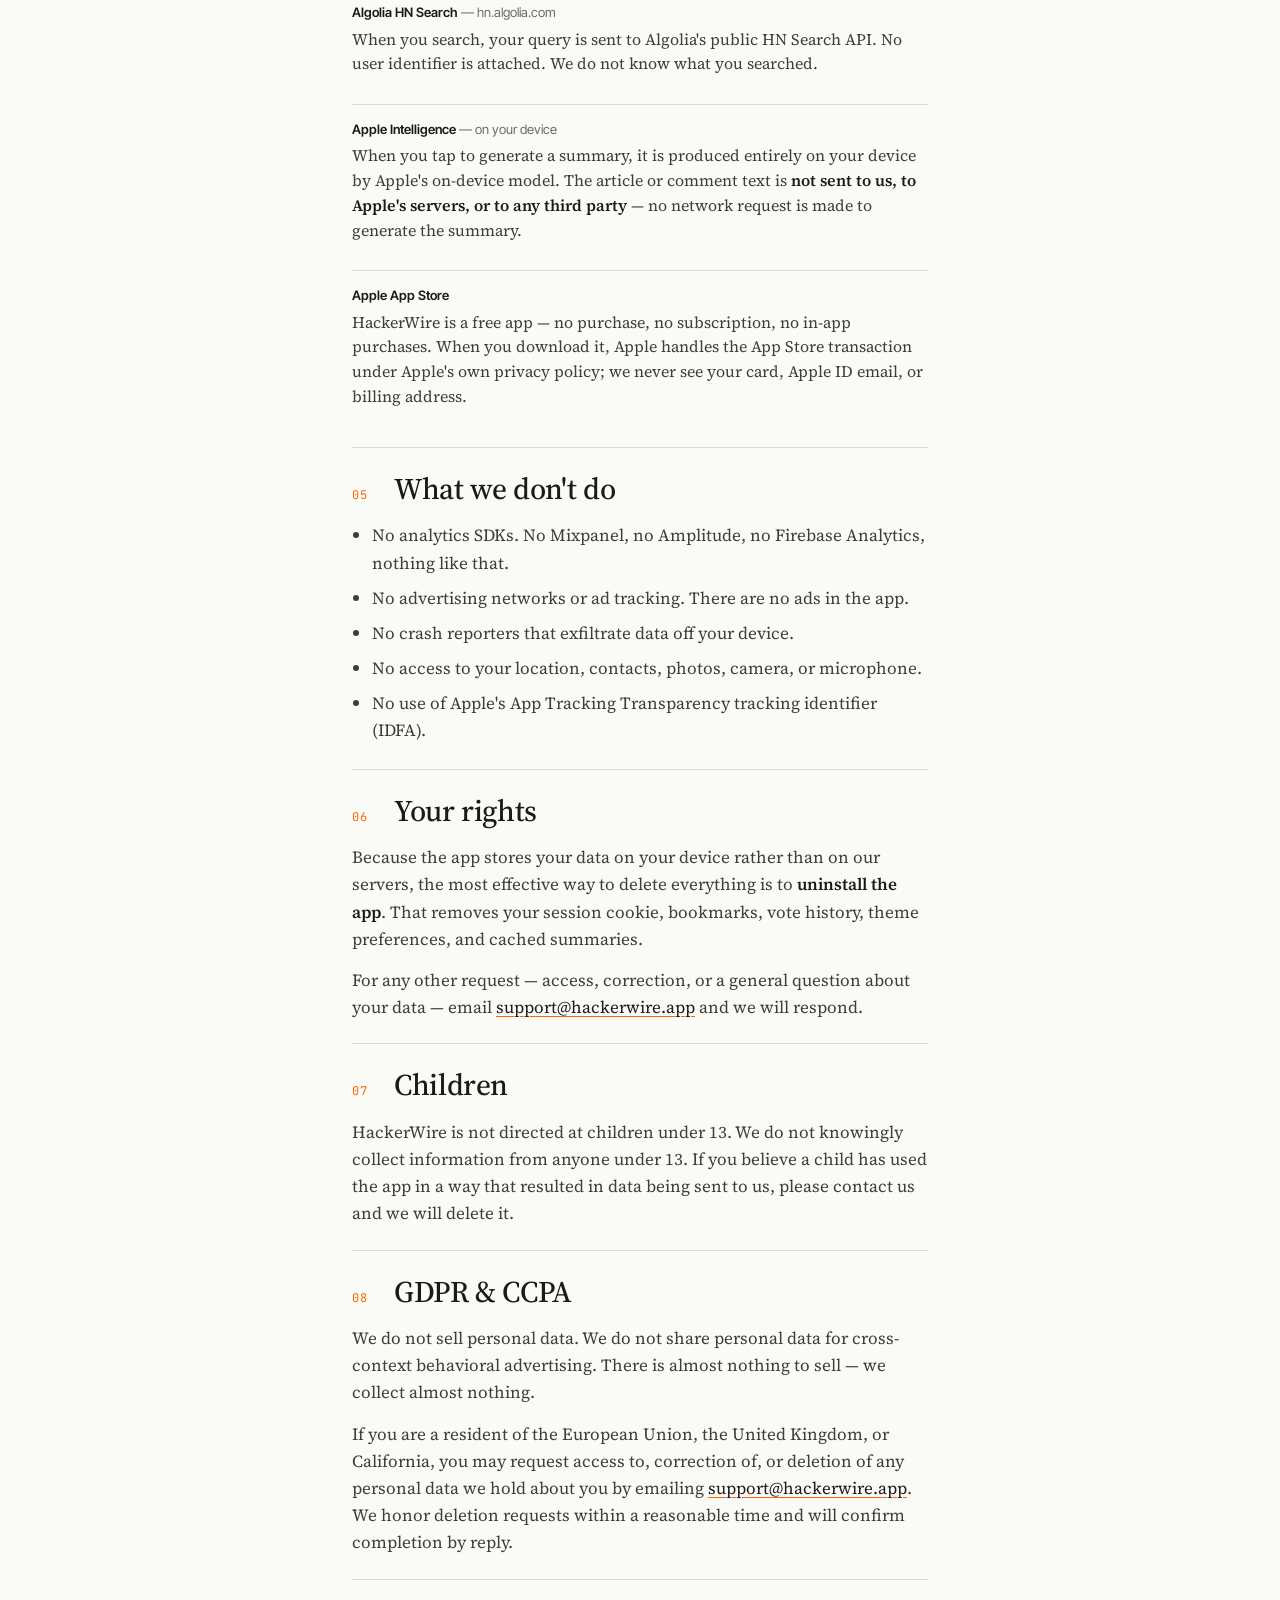
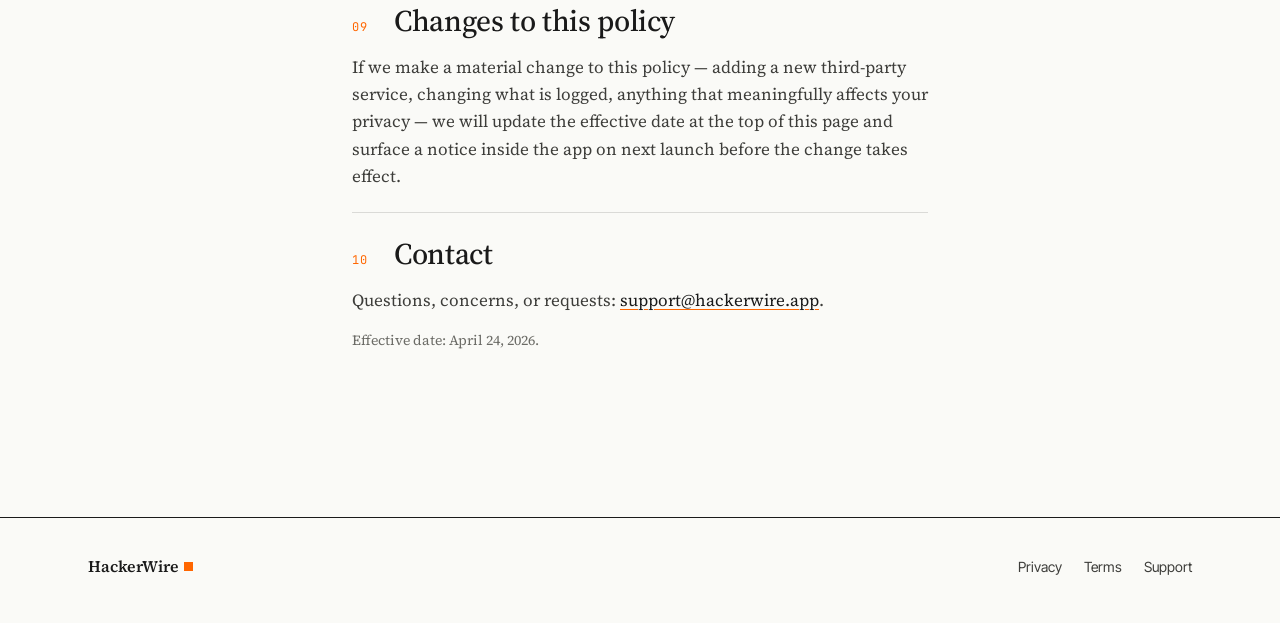
==== commit 3e385307: "Legal/support pages: reflect free app, fix nav anchors - Terms, Privacy, Support all said "one-time " ====
--- a/privacy/index.html
+++ b/privacy/index.html
@@ -20,7 +20,7 @@
     <a class="wordmark" href="../">HackerWire<span class="dot" aria-hidden="true"></span></a>
     <nav class="mast-nav" aria-label="Primary">
       <a href="../#features" class="hide-sm">Features</a>
-      <a href="../#pro">Pricing</a>
+      <a href="../#free">Free</a>
       <a href="../privacy/" aria-current="page">Privacy</a>
       <a href="../terms/" class="hide-sm">Terms</a>
     </nav>
@@ -94,7 +94,7 @@
             </div>
             <div class="row">
               <dt>Apple App Store</dt>
-              <dd>HackerWire is a one-time paid app. Apple handles the purchase and all payment data under Apple's own privacy policy. We never see your card, Apple ID email, or billing address, and there is no subscription or in-app purchase.</dd>
+              <dd>HackerWire is a free app — no purchase, no subscription, no in-app purchases. When you download it, Apple handles the App Store transaction under Apple's own privacy policy; we never see your card, Apple ID email, or billing address.</dd>
             </div>
           </dl>
         </section>
--- a/styles.css
+++ b/styles.css
@@ -38,7 +38,31 @@
 @media (prefers-reduced-motion: reduce) {
   html { scroll-behavior: auto; }
 }
-#features, #pro { scroll-margin-top: 80px; }
+#features, #free { scroll-margin-top: 80px; }
+
+/* ---------- Announcement bar ---------- */
+
+.now-free-bar {
+  background: var(--orange);
+  color: #fff;
+  font-family: var(--mono);
+  font-size: 12px;
+  letter-spacing: 0.06em;
+  text-transform: uppercase;
+  text-align: center;
+}
+.now-free-bar a {
+  display: block;
+  color: #fff;
+  text-decoration: none;
+  padding: 9px var(--gutter);
+}
+.now-free-bar a:hover {
+  color: #fff;
+  text-decoration: underline;
+  text-decoration-color: rgba(255, 255, 255, 0.7);
+}
+.now-free-bar strong { font-weight: 600; }
 
 html, body {
   margin: 0;
@@ -470,6 +494,8 @@
   min-width: 280px;
   justify-content: center;
 }
+.pro-lede--wide { max-width: 620px; }
+.pro-lede--wide p { max-width: none; }
 
 .price-card {
   border: 1px solid var(--ink);
